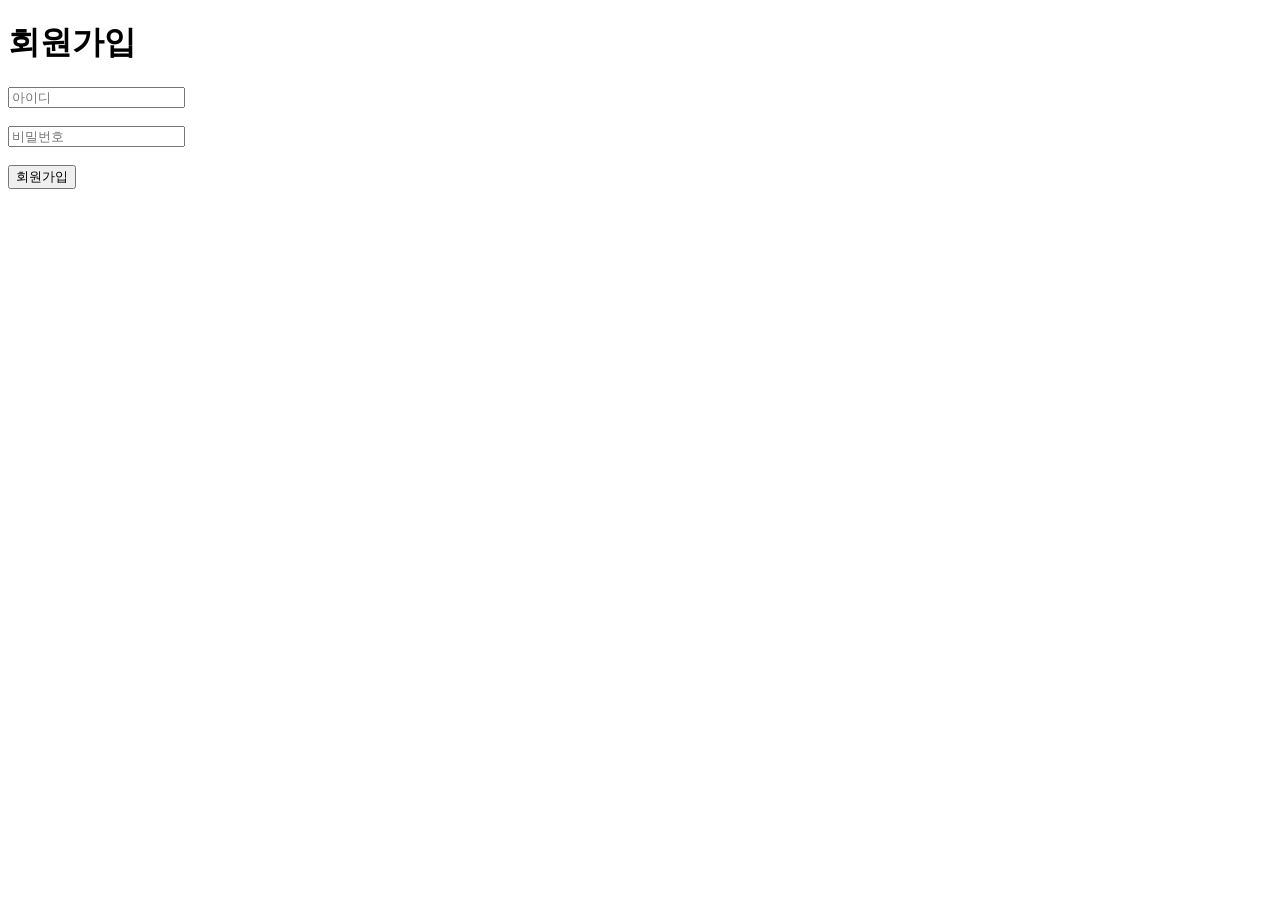
==== index.html @ 9c4dbbbe "Create index.html" ====
<!DOCTYPE html>
<html>

<head>

<meta charset="UTF-8">

<title>회원가입</title>

<link rel="stylesheet" href="style.css">

</head>

<body>

<h1>회원가입</h1>

<input
id="username"
placeholder="아이디">

<br><br>

<input
id="password"
type="password"
placeholder="비밀번호">

<br><br>

<button id="signupButton">

회원가입

</button>

<script src="script.js"></script>

</body>

</html>
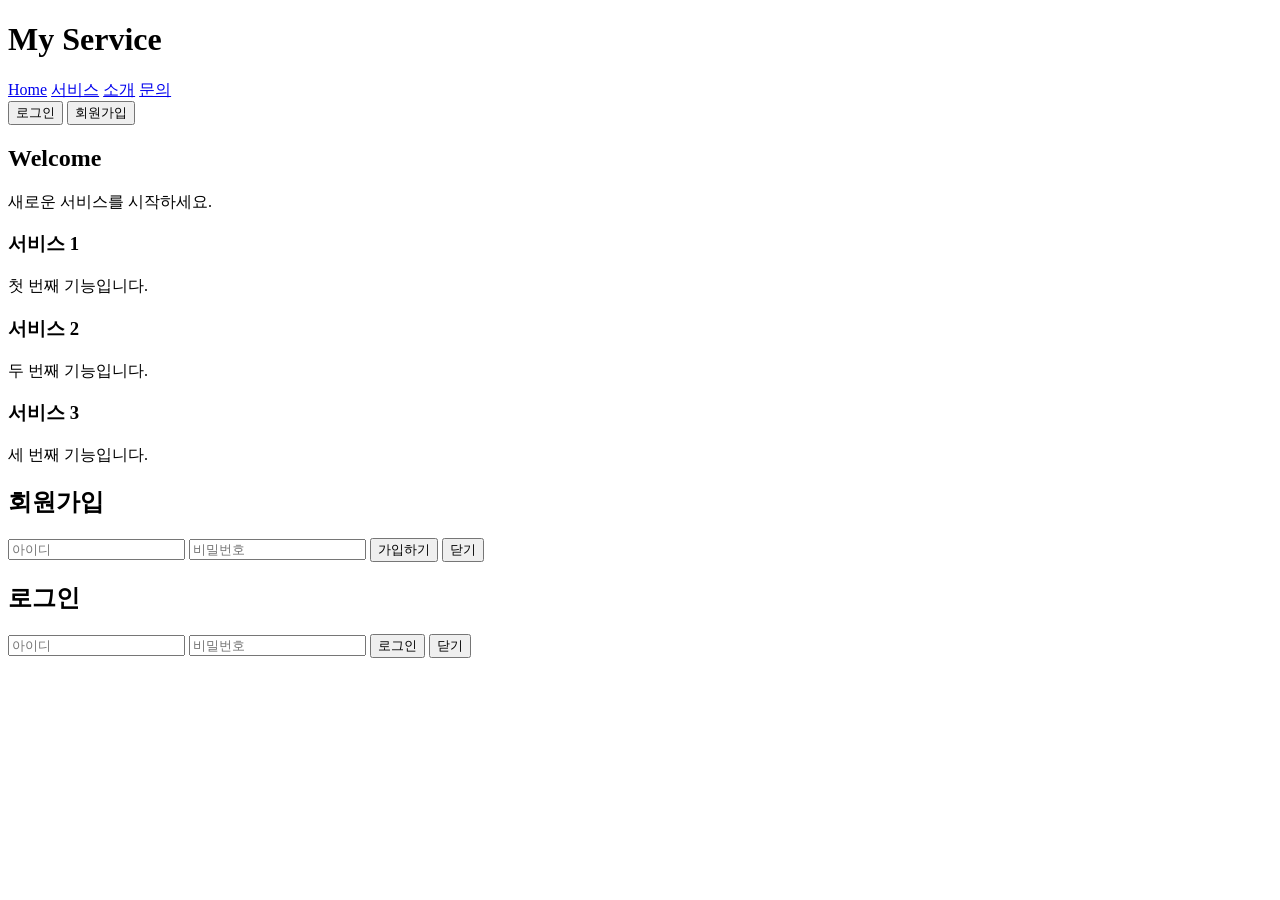
==== commit 49a4c262: "Update index.html" ====
--- a/index.html
+++ b/index.html
@@ -1,40 +1,172 @@
 <!DOCTYPE html>
 <html>
-
 <head>
 
 <meta charset="UTF-8">
 
-<title>회원가입</title>
+<title>My Website</title>
 
 <link rel="stylesheet" href="style.css">
 
 </head>
 
+
 <body>
 
-<h1>회원가입</h1>
 
-<input
-id="username"
-placeholder="아이디">
+<header>
 
-<br><br>
+<h1>My Service</h1>
 
-<input
-id="password"
-type="password"
-placeholder="비밀번호">
 
-<br><br>
+<nav>
 
-<button id="signupButton">
+<a href="#">Home</a>
 
-회원가입
+<a href="#">서비스</a>
 
+<a href="#">소개</a>
+
+<a href="#">문의</a>
+
+</nav>
+
+
+<div class="top-button">
+
+<button onclick="openLogin()">로그인</button>
+
+<button onclick="openSignup()">회원가입</button>
+
+</div>
+
+
+</header>
+
+
+
+
+<section class="main">
+
+
+<h2>Welcome</h2>
+
+<p>
+새로운 서비스를 시작하세요.
+</p>
+
+
+<div class="cards">
+
+
+<div class="card">
+
+<h3>서비스 1</h3>
+
+<p>
+첫 번째 기능입니다.
+</p>
+
+</div>
+
+
+
+<div class="card">
+
+<h3>서비스 2</h3>
+
+<p>
+두 번째 기능입니다.
+</p>
+
+</div>
+
+
+
+<div class="card">
+
+<h3>서비스 3</h3>
+
+<p>
+세 번째 기능입니다.
+</p>
+
+</div>
+
+
+
+</div>
+
+
+</section>
+
+
+
+
+
+<!-- 회원가입 창 -->
+
+
+<div id="signupBox" class="popup">
+
+
+<h2>회원가입</h2>
+
+
+<input id="username" placeholder="아이디">
+
+
+<input id="password" type="password" placeholder="비밀번호">
+
+
+<button onclick="signup()">
+가입하기
 </button>
 
+
+<button onclick="closeBox()">
+닫기
+</button>
+
+
+</div>
+
+
+
+
+
+<!-- 로그인 창 -->
+
+
+<div id="loginBox" class="popup">
+
+
+<h2>로그인</h2>
+
+
+<input placeholder="아이디">
+
+
+<input type="password" placeholder="비밀번호">
+
+
+<button>
+로그인
+</button>
+
+
+<button onclick="closeBox()">
+닫기
+</button>
+
+
+</div>
+
+
+
+
 <script src="script.js"></script>
+
 
 </body>
 
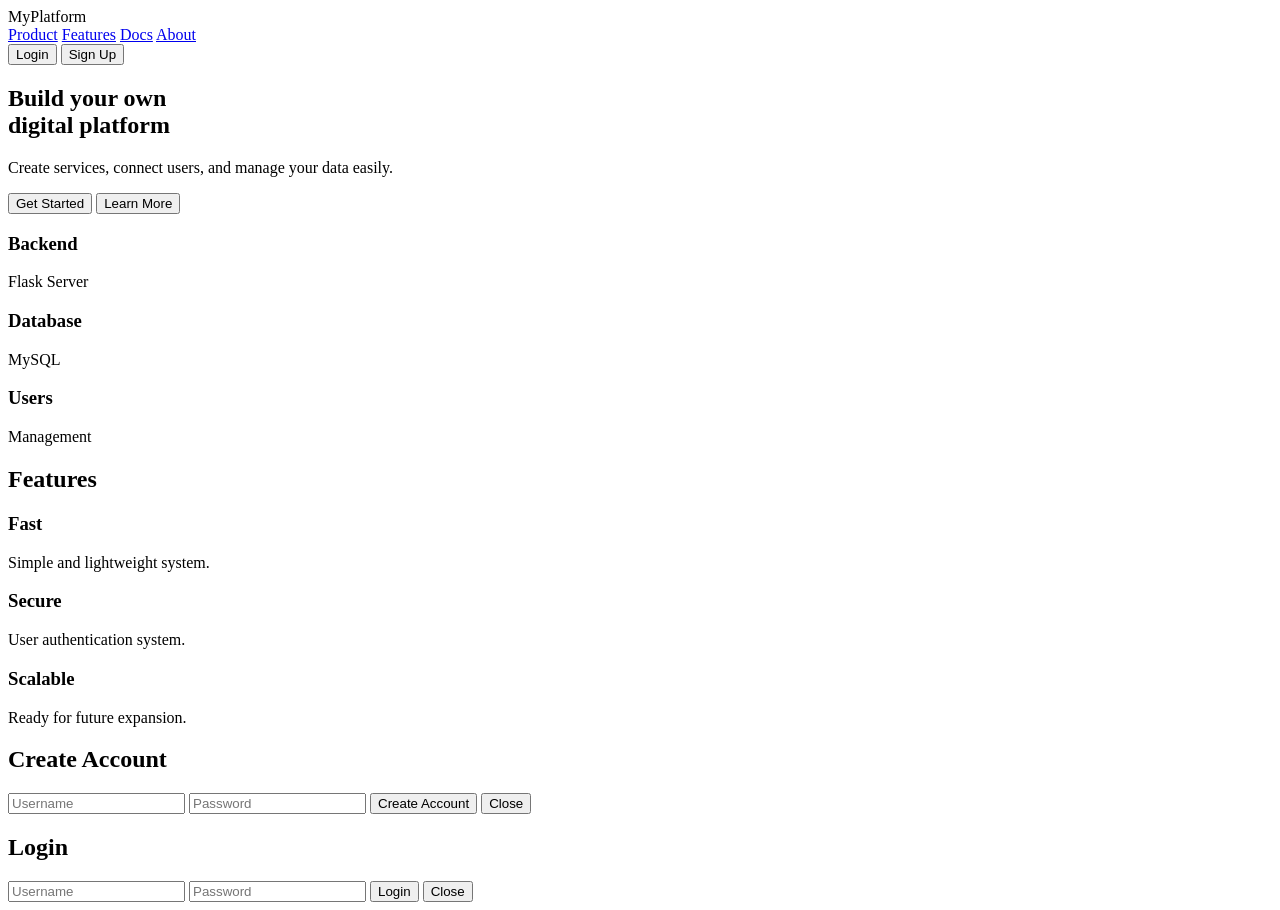
==== commit e678cb27: "Update index.html" ====
--- a/index.html
+++ b/index.html
@@ -1,10 +1,11 @@
 <!DOCTYPE html>
 <html>
+
 <head>
 
 <meta charset="UTF-8">
 
-<title>My Website</title>
+<title>My Platform</title>
 
 <link rel="stylesheet" href="style.css">
 
@@ -16,27 +17,31 @@
 
 <header>
 
-<h1>My Service</h1>
+<div class="logo">
+MyPlatform
+</div>
 
 
 <nav>
 
-<a href="#">Home</a>
-
-<a href="#">서비스</a>
-
-<a href="#">소개</a>
-
-<a href="#">문의</a>
+<a href="#">Product</a>
+<a href="#">Features</a>
+<a href="#">Docs</a>
+<a href="#">About</a>
 
 </nav>
 
 
-<div class="top-button">
-
-<button onclick="openLogin()">로그인</button>
-
-<button onclick="openSignup()">회원가입</button>
+<div>
+
+<button class="login-btn" onclick="openLogin()">
+Login
+</button>
+
+
+<button class="signup-btn" onclick="openSignup()">
+Sign Up
+</button>
 
 </div>
 
@@ -46,14 +51,102 @@
 
 
 
-<section class="main">
-
-
-<h2>Welcome</h2>
-
-<p>
-새로운 서비스를 시작하세요.
-</p>
+
+<section class="hero">
+
+
+<div class="hero-text">
+
+
+<h1>
+Build your own
+<br>
+digital platform
+</h1>
+
+
+<p>
+Create services, connect users,
+and manage your data easily.
+</p>
+
+
+<div class="hero-button">
+
+
+<button class="main-btn" onclick="openSignup()">
+Get Started
+</button>
+
+
+<button class="outline-btn">
+Learn More
+</button>
+
+
+</div>
+
+
+</div>
+
+
+
+
+
+<div class="dashboard">
+
+
+<div class="box">
+
+<h3>Backend</h3>
+
+<p>
+Flask Server
+</p>
+
+</div>
+
+
+
+<div class="box">
+
+<h3>Database</h3>
+
+<p>
+MySQL
+</p>
+
+</div>
+
+
+
+<div class="box">
+
+<h3>Users</h3>
+
+<p>
+Management
+</p>
+
+</div>
+
+
+</div>
+
+
+
+</section>
+
+
+
+
+
+<section class="features">
+
+
+<h2>
+Features
+</h2>
 
 
 <div class="cards">
@@ -61,10 +154,12 @@
 
 <div class="card">
 
-<h3>서비스 1</h3>
-
-<p>
-첫 번째 기능입니다.
+<h3>
+Fast
+</h3>
+
+<p>
+Simple and lightweight system.
 </p>
 
 </div>
@@ -73,10 +168,12 @@
 
 <div class="card">
 
-<h3>서비스 2</h3>
-
-<p>
-두 번째 기능입니다.
+<h3>
+Secure
+</h3>
+
+<p>
+User authentication system.
 </p>
 
 </div>
@@ -85,14 +182,15 @@
 
 <div class="card">
 
-<h3>서비스 3</h3>
-
-<p>
-세 번째 기능입니다.
-</p>
-
-</div>
-
+<h3>
+Scalable
+</h3>
+
+<p>
+Ready for future expansion.
+</p>
+
+</div>
 
 
 </div>
@@ -104,63 +202,76 @@
 
 
 
-<!-- 회원가입 창 -->
-
+
+
+<!-- 회원가입 -->
 
 <div id="signupBox" class="popup">
 
 
-<h2>회원가입</h2>
-
-
-<input id="username" placeholder="아이디">
-
-
-<input id="password" type="password" placeholder="비밀번호">
+<h2>
+Create Account
+</h2>
+
+
+<input id="username"
+placeholder="Username">
+
+
+<input id="password"
+type="password"
+placeholder="Password">
+
 
 
 <button onclick="signup()">
-가입하기
+Create Account
 </button>
 
 
 <button onclick="closeBox()">
-닫기
-</button>
-
-
-</div>
-
-
-
-
-
-<!-- 로그인 창 -->
-
+Close
+</button>
+
+
+</div>
+
+
+
+
+
+
+
+<!-- 로그인 -->
 
 <div id="loginBox" class="popup">
 
 
-<h2>로그인</h2>
-
-
-<input placeholder="아이디">
-
-
-<input type="password" placeholder="비밀번호">
+<h2>
+Login
+</h2>
+
+
+<input placeholder="Username">
+
+
+<input type="password"
+placeholder="Password">
+
 
 
 <button>
-로그인
+Login
 </button>
 
 
 <button onclick="closeBox()">
-닫기
-</button>
-
-
-</div>
+Close
+</button>
+
+
+</div>
+
 
 
 
@@ -170,4 +281,5 @@
 
 </body>
 
+
 </html>
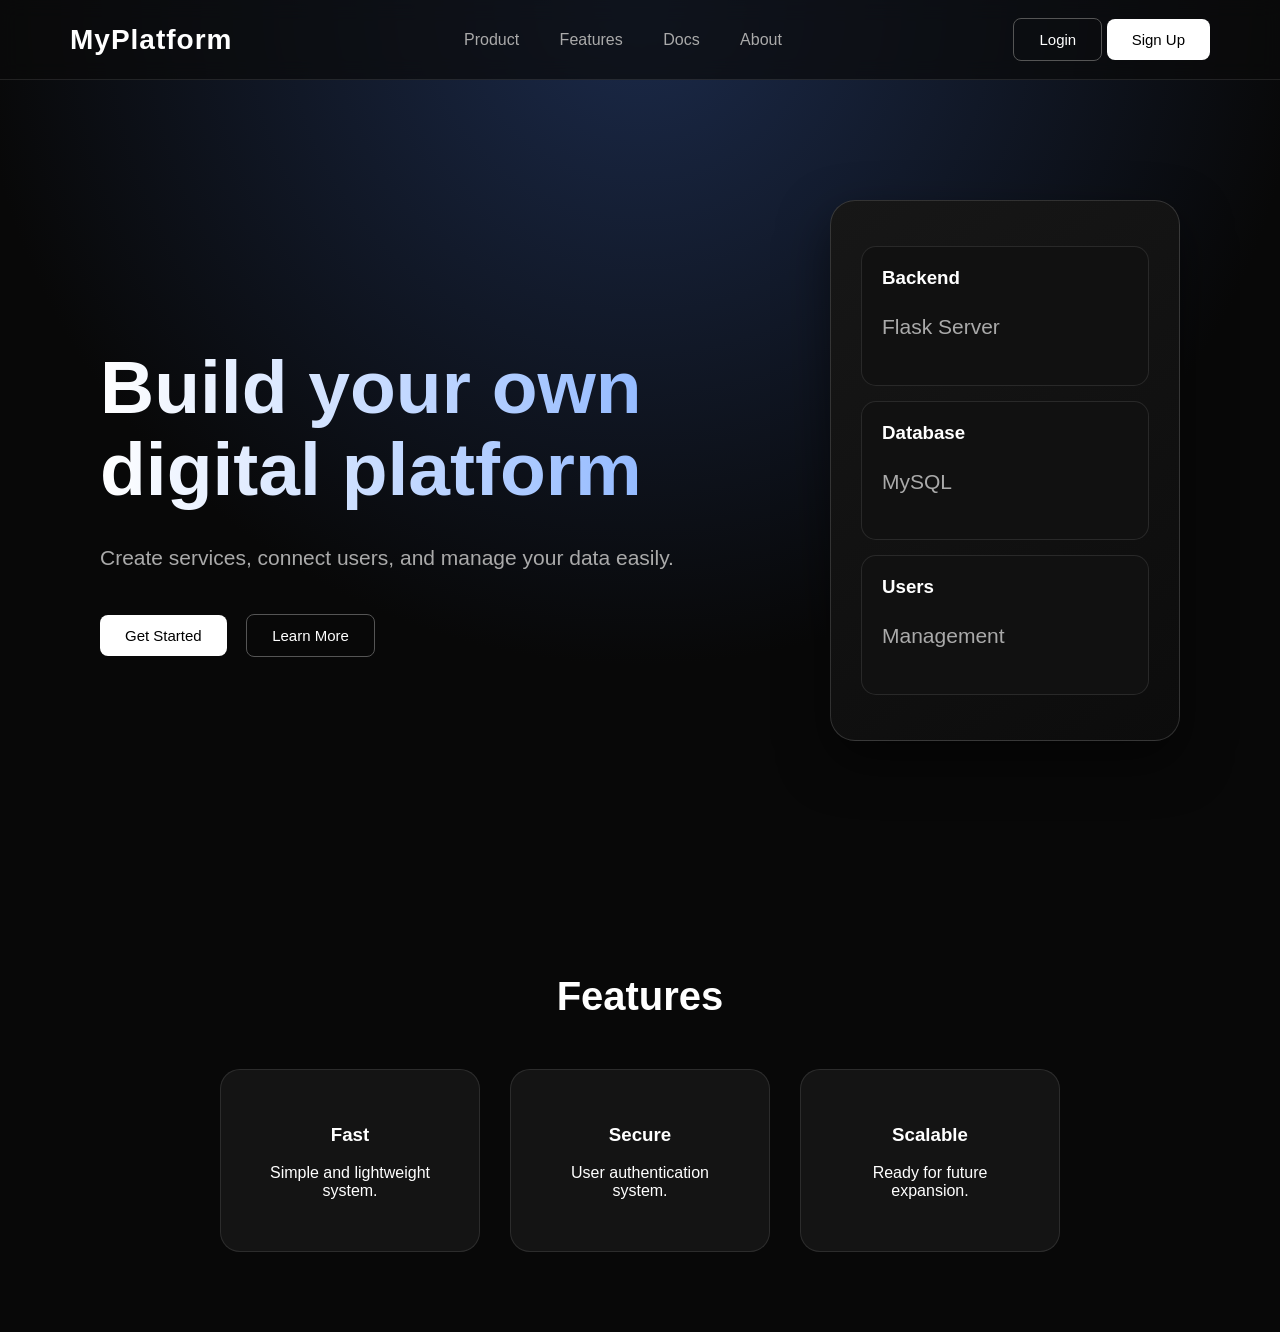
==== commit 192f05d0: "Update index.html" ====
--- a/index.html
+++ b/index.html
@@ -24,10 +24,21 @@
 
 <nav>
 
-<a href="#">Product</a>
-<a href="#">Features</a>
-<a href="#">Docs</a>
-<a href="#">About</a>
+<a href="product.html">
+Product
+</a>
+
+<a href="features.html">
+Features
+</a>
+
+<a href="docs.html">
+Docs
+</a>
+
+<a href="about.html">
+About
+</a>
 
 </nav>
 
@@ -133,24 +144,15 @@
 
 </div>
 
-
-
 </section>
 
-
-
-
-
 <section class="features">
-
 
 <h2>
 Features
 </h2>
 
-
 <div class="cards">
-
 
 <div class="card">
 
@@ -164,8 +166,6 @@
 
 </div>
 
-
-
 <div class="card">
 
 <h3>
@@ -178,8 +178,6 @@
 
 </div>
 
-
-
 <div class="card">
 
 <h3>
@@ -192,74 +190,48 @@
 
 </div>
 
-
-</div>
-
+</div>
 
 </section>
 
-
-
-
-
-
-
 <!-- 회원가입 -->
 
 <div id="signupBox" class="popup">
-
 
 <h2>
 Create Account
 </h2>
 
-
 <input id="username"
 placeholder="Username">
-
 
 <input id="password"
 type="password"
 placeholder="Password">
 
-
-
 <button onclick="signup()">
 Create Account
 </button>
 
-
 <button onclick="closeBox()">
 Close
 </button>
 
-
-</div>
-
-
-
-
-
-
-
+</div>
+  
 <!-- 로그인 -->
 
 <div id="loginBox" class="popup">
-
 
 <h2>
 Login
 </h2>
 
-
 <input placeholder="Username">
-
 
 <input type="password"
 placeholder="Password">
 
-
-
 <button>
 Login
 </button>
@@ -272,13 +244,7 @@
 
 </div>
 
-
-
-
-
 <script src="script.js"></script>
-
-
 </body>
 
 
--- a/style.css
+++ b/style.css
@@ -0,0 +1,506 @@
+* {
+    box-sizing: border-box;
+}
+
+
+body {
+
+    margin: 0;
+
+    font-family: Arial, Helvetica, sans-serif;
+
+    background:
+    radial-gradient(circle at top, #1b2a4a, #080808 45%);
+
+    color: white;
+
+    min-height:100vh;
+
+}
+
+
+
+/* -----------------
+   Header
+------------------*/
+
+
+header {
+
+    height:80px;
+
+    display:flex;
+
+    align-items:center;
+
+    justify-content:space-between;
+
+    padding:0 70px;
+
+    background:rgba(10,10,10,0.7);
+
+    backdrop-filter:blur(10px);
+
+    border-bottom:1px solid rgba(255,255,255,0.1);
+
+}
+
+
+
+.logo {
+
+    font-size:28px;
+
+    font-weight:700;
+
+    letter-spacing:1px;
+
+}
+
+
+
+nav a {
+
+    color:#aaa;
+
+    text-decoration:none;
+
+    margin:0 18px;
+
+    transition:0.3s;
+
+}
+
+
+nav a:hover {
+
+    color:white;
+
+}
+
+
+
+
+/* -----------------
+   Buttons
+------------------*/
+
+
+button {
+
+    cursor:pointer;
+
+    border-radius:8px;
+
+    padding:12px 25px;
+
+    font-size:15px;
+
+    transition:0.3s;
+
+}
+
+
+
+.login-btn {
+
+    background:transparent;
+
+    color:white;
+
+    border:1px solid #555;
+
+}
+
+
+
+.login-btn:hover {
+
+    background:#222;
+
+}
+
+
+
+.signup-btn,
+.main-btn {
+
+
+    background:white;
+
+    color:black;
+
+    border:none;
+
+}
+
+
+
+.signup-btn:hover,
+.main-btn:hover {
+
+    transform:translateY(-3px);
+
+}
+
+
+
+
+
+/* -----------------
+   Hero
+------------------*/
+
+
+.hero {
+
+
+    display:flex;
+
+    justify-content:space-between;
+
+    align-items:center;
+
+    padding:120px 100px;
+
+
+}
+
+
+
+
+.hero-text {
+
+    width:55%;
+
+}
+
+
+
+.hero h1 {
+
+
+    font-size:75px;
+
+    line-height:1.1;
+
+    margin-bottom:30px;
+
+
+    background:
+    linear-gradient(
+    90deg,
+    #ffffff,
+    #8ab4ff
+    );
+
+
+    -webkit-background-clip:text;
+
+    color:transparent;
+
+
+}
+
+
+
+.hero p {
+
+    color:#aaa;
+
+    font-size:21px;
+
+    line-height:1.6;
+
+}
+
+
+
+
+
+.hero-button {
+
+    margin-top:40px;
+
+}
+
+
+
+
+.outline-btn {
+
+
+    background:transparent;
+
+    color:white;
+
+    border:1px solid #555;
+
+    margin-left:15px;
+
+
+}
+
+
+
+.outline-btn:hover {
+
+    background:#222;
+
+}
+
+
+
+
+
+/* -----------------
+   Dashboard Card
+------------------*/
+
+
+.dashboard {
+
+
+    width:350px;
+
+
+    background:
+
+    linear-gradient(
+    145deg,
+    #171717,
+    #0c0c0c
+    );
+
+
+    padding:30px;
+
+
+    border-radius:25px;
+
+
+    border:
+
+    1px solid rgba(255,255,255,0.15);
+
+
+    box-shadow:
+
+    0 20px 50px rgba(0,0,0,0.5);
+
+
+}
+
+
+
+.box {
+
+
+    background:#111;
+
+
+    border:
+
+    1px solid rgba(255,255,255,0.1);
+
+
+    padding:20px;
+
+
+    margin:15px 0;
+
+
+    border-radius:15px;
+
+
+}
+
+
+
+
+
+.box h3 {
+
+    margin:0 0 10px 0;
+
+}
+
+
+
+
+
+.box p {
+
+    color:#aaa;
+
+}
+
+
+
+
+
+/* -----------------
+ Features
+------------------*/
+
+
+.features {
+
+    padding:80px 100px;
+
+    text-align:center;
+
+
+}
+
+
+
+.features h2 {
+
+    font-size:40px;
+
+}
+
+
+
+.cards {
+
+
+    display:flex;
+
+    justify-content:center;
+
+    gap:30px;
+
+    margin-top:50px;
+
+
+}
+
+
+
+
+.card {
+
+
+    width:260px;
+
+
+    padding:35px;
+
+
+    background:
+
+    rgba(255,255,255,0.05);
+
+
+    border:
+
+    1px solid rgba(255,255,255,0.1);
+
+
+    border-radius:20px;
+
+
+    transition:0.3s;
+
+
+}
+
+
+
+.card:hover {
+
+
+    transform:translateY(-10px);
+
+
+    background:
+
+    rgba(255,255,255,0.1);
+
+
+}
+
+
+
+
+
+/* -----------------
+ Popup
+------------------*/
+
+
+.popup {
+
+
+    display:none;
+
+
+    position:fixed;
+
+
+    top:50%;
+
+
+    left:50%;
+
+
+    transform:
+
+    translate(-50%,-50%);
+
+
+    background:#111;
+
+
+    padding:40px;
+
+
+    border-radius:20px;
+
+
+    border:
+
+    1px solid #333;
+
+
+    box-shadow:
+
+    0 20px 60px black;
+
+
+}
+
+
+
+.popup input {
+
+
+    display:block;
+
+
+    width:260px;
+
+
+    padding:13px;
+
+
+    margin:15px 0;
+
+
+    background:#222;
+
+
+    border:
+
+    1px solid #444;
+
+
+    color:white;
+
+
+    border-radius:8px;
+
+
+}
